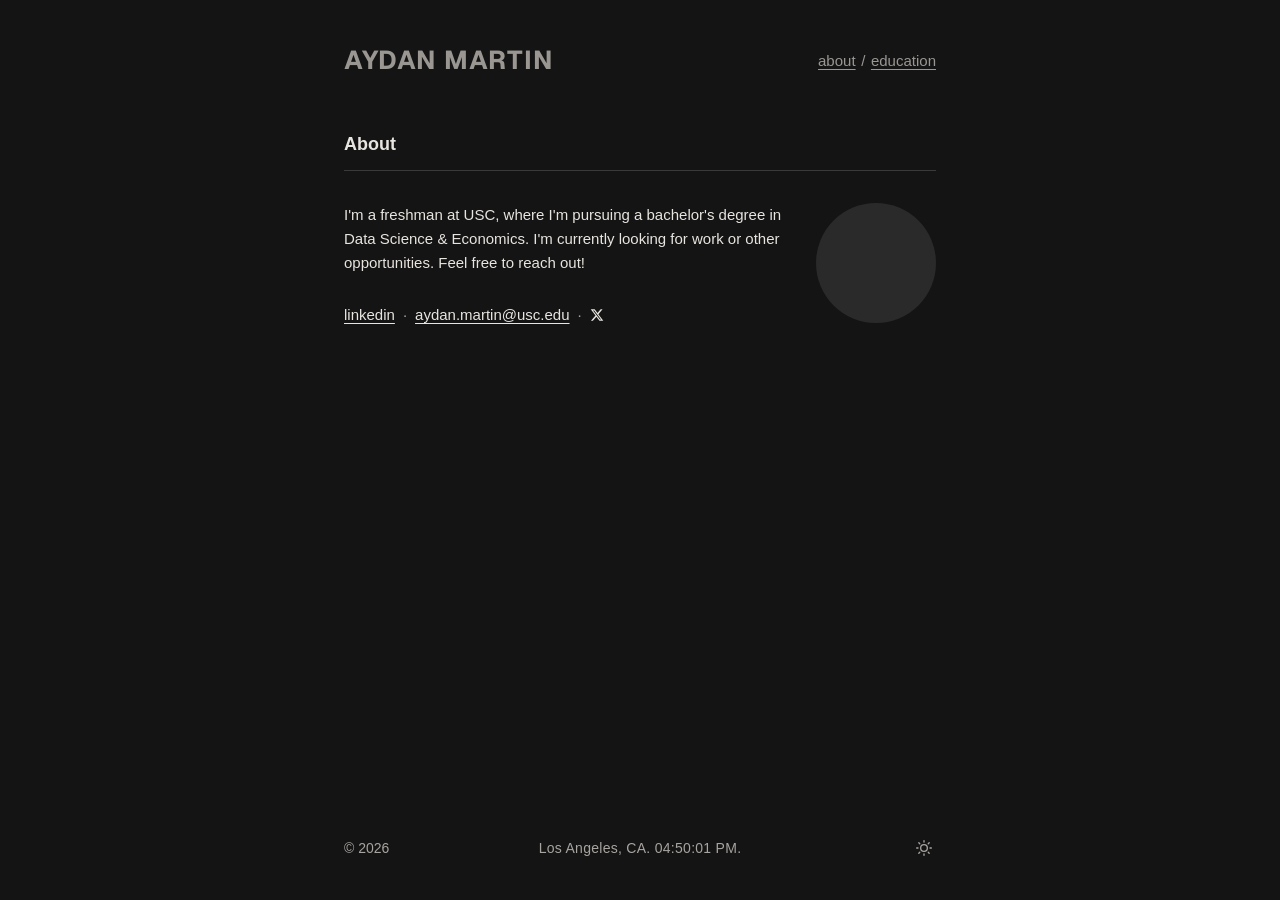
==== index.html @ 4741c635 "initial commit" ====
<!DOCTYPE html>
<html lang="en">
<head>
  <meta charset="UTF-8">
  <meta name="viewport" content="width=device-width, initial-scale=1.0">
  <title>Aydan Martin</title>
  <link rel="preconnect" href="https://fonts.googleapis.com">
  <link rel="preconnect" href="https://fonts.gstatic.com" crossorigin>
  <link href="https://fonts.googleapis.com/css2?family=Geist:wght@700&display=swap" rel="stylesheet">
  <link rel="stylesheet" href="styles.css">
</head>
<body>
  <div id="page-shell" class="page-shell">
  <header class="site-header">
    <a href="index.html" class="site-name">Aydan Martin</a>
    <nav class="site-nav">
      <a href="index.html">about</a>
      <span class="nav-sep">/</span>
      <a href="education.html">education</a>
    </nav>
  </header>

  <main>
    <section class="section">
      <h2 class="section-title">About</h2>
      <hr class="section-rule">
      <div class="about-grid">
        <div class="about-text">
          <p>
            I'm a freshman at USC, where I'm pursuing a bachelor's degree in Data
            Science &amp; Economics. I'm currently looking for work or other opportunities.
            Feel free to reach out!
          </p>
          <div class="about-links">
            <a href="https://linkedin.com/in/aydan-martin-0b0aaa335" target="_blank" rel="noopener noreferrer">linkedin</a>
            <span class="link-sep">·</span>
            <a href="mailto:aydan.martin@usc.edu">aydan.martin@usc.edu</a>
            <span class="link-sep">·</span>
            <a href="https://x.com/marty336_" class="social-icon" target="_blank" rel="noopener noreferrer" aria-label="X">
              <svg width="14" height="14" viewBox="0 0 24 24" fill="currentColor" aria-hidden="true">
                <path d="M18.244 2.25h3.308l-7.227 8.26 8.502 11.24H16.17l-5.214-6.817L4.99 21.75H1.68l7.73-8.835L1.254 2.25H8.08l4.713 6.231zm-1.161 17.52h1.833L7.084 4.126H5.117z"/>
              </svg>
            </a>
          </div>
        </div>
        <div class="about-photo">
          <button type="button" class="photo-placeholder" id="photo-trigger" aria-label="Rainbow text effect"></button>
        </div>
      </div>
    </section>
  </main>

  <footer class="site-footer">
    <span class="footer-copy">&copy; 2026</span>
    <span class="footer-time">
      <span class="footer-location">Los Angeles, CA.</span>&#32;<span class="footer-clock" id="footer-clock">05:39:23 PM.</span>
    </span>
    <button class="theme-toggle" id="theme-toggle" aria-label="Toggle light mode">
      <svg class="icon-sun" width="16" height="16" viewBox="0 0 24 24" fill="none" stroke="currentColor" stroke-width="2" stroke-linecap="round" stroke-linejoin="round">
        <circle cx="12" cy="12" r="5"/>
        <line x1="12" y1="1" x2="12" y2="3"/>
        <line x1="12" y1="21" x2="12" y2="23"/>
        <line x1="4.22" y1="4.22" x2="5.64" y2="5.64"/>
        <line x1="18.36" y1="18.36" x2="19.78" y2="19.78"/>
        <line x1="1" y1="12" x2="3" y2="12"/>
        <line x1="21" y1="12" x2="23" y2="12"/>
        <line x1="4.22" y1="19.78" x2="5.64" y2="18.36"/>
        <line x1="18.36" y1="5.64" x2="19.78" y2="4.22"/>
      </svg>
      <svg class="icon-moon" width="16" height="16" viewBox="0 0 24 24" fill="none" stroke="currentColor" stroke-width="2" stroke-linecap="round" stroke-linejoin="round">
        <path d="M21 12.79A9 9 0 1 1 11.21 3 7 7 0 0 0 21 12.79z"/>
      </svg>
    </button>
  </footer>
  </div>

  <script src="photo-art.js"></script>
  <script src="script.js"></script>
</body>
</html>
---- styles.css ----
:root {
  --bg: #141414;
  --text: #e8e4df;
  --text-muted: #a8a4a0;
  --name-text: #9a9692;
  --rule: #3a3a3a;
  --link-underline: #e8e4df;
  --placeholder-bg: #2a2a2a;
  --selection-bg: #fff;
  --selection-text: #141414;
  --content-max: 40rem;
  --content-pad: 1.5rem;
}

[data-theme="light"] {
  --bg: #f5f3f0;
  --text: #1a1a1a;
  --text-muted: #666;
  --name-text: #777;
  --rule: #ccc;
  --link-underline: #1a1a1a;
  --placeholder-bg: #ddd;
  --selection-bg: #1a1a1a;
  --selection-text: #fff;
}

*,
*::before,
*::after {
  box-sizing: border-box;
  margin: 0;
  padding: 0;
}

html {
  scroll-behavior: smooth;
}

body {
  font-family: -apple-system, BlinkMacSystemFont, "Helvetica Neue", Helvetica, Arial, sans-serif;
  background-color: var(--bg);
  color: var(--text);
  line-height: 1.6;
  min-height: 100vh;
  display: flex;
  flex-direction: column;
  transition: background-color 0.2s, color 0.2s;
}

a {
  color: inherit;
  text-decoration: underline;
  text-underline-offset: 3px;
}

a:hover {
  opacity: 0.75;
}

::selection {
  background-color: var(--selection-bg);
  color: var(--selection-text);
}

::-moz-selection {
  background-color: var(--selection-bg);
  color: var(--selection-text);
}

/* Header */

.site-header {
  display: flex;
  justify-content: space-between;
  align-items: center;
  padding: 2.5rem var(--content-pad) 0;
  max-width: var(--content-max);
  width: 100%;
  margin: 0 auto;
}

.site-name {
  font-family: "Geist", -apple-system, BlinkMacSystemFont, sans-serif;
  font-size: 1.625rem;
  font-weight: 700;
  letter-spacing: 0.04em;
  text-transform: uppercase;
  text-decoration: none;
  color: var(--name-text);
}

.site-nav {
  display: flex;
  align-items: center;
  gap: 0.35rem;
  font-size: 0.9375rem;
  color: var(--name-text);
}

.site-nav a {
  text-transform: lowercase;
  color: inherit;
}

.nav-sep {
  color: inherit;
  user-select: none;
}

/* Main */

main {
  flex: 1;
  max-width: var(--content-max);
  width: 100%;
  margin: 0 auto;
  padding: 3rem var(--content-pad) 4rem;
}

.section {
  margin-bottom: 4rem;
  scroll-margin-top: 2rem;
}

.section:last-child {
  margin-bottom: 0;
}

.section-title {
  font-size: 1.125rem;
  font-weight: 700;
  margin-bottom: 0.75rem;
}

.section-rule {
  border: none;
  border-top: 1px solid var(--rule);
  margin-bottom: 2rem;
}

/* About */

.about-grid {
  display: grid;
  grid-template-columns: 1fr auto;
  gap: 2rem;
  align-items: start;
}

.about-text p {
  font-size: 0.9375rem;
  margin-bottom: 1.75rem;
}

.about-links {
  display: flex;
  flex-wrap: wrap;
  align-items: center;
  gap: 0.5rem;
  font-size: 0.9375rem;
}

.about-links a {
  text-transform: lowercase;
}

.link-sep {
  color: var(--text-muted);
  user-select: none;
}

.social-icon {
  display: inline-flex;
  align-items: center;
  text-decoration: none;
  text-transform: none;
  line-height: 0;
}

.social-icon svg {
  display: block;
}

.about-photo {
  flex-shrink: 0;
}

.photo-placeholder {
  width: 120px;
  height: 120px;
  border: none;
  border-radius: 50%;
  background-color: var(--placeholder-bg);
  cursor: pointer;
  padding: 0;
  transition: background-color 0.2s;
}

.photo-placeholder:focus-visible {
  outline: 2px solid var(--text);
  outline-offset: 4px;
}

.page-shell {
  display: flex;
  flex-direction: column;
  flex: 1;
  width: 100%;
  min-height: 100vh;
}

/* Rainbow text flush */

.rainbow-char {
  display: inline;
}

.page-shell.is-rainbow-flush .rainbow-char,
.page-shell.is-rainbow-flush .rainbow-unit {
  animation: rainbow-text-cycle var(--rainbow-pulse, 1.05s) cubic-bezier(0.42, 0, 0.18, 1) both;
  animation-delay: var(--rainbow-delay, 0s);
}

.page-shell.is-rainbow-flush a:not(.site-name) {
  text-decoration: underline;
  text-underline-offset: 3px;
  text-decoration-color: var(--link-underline);
}

.page-shell.is-rainbow-flush .footer-time {
  text-decoration: none;
}

@keyframes rainbow-text-cycle {
  0%,
  100% {
    color: inherit;
    text-shadow: none;
    filter: none;
  }
  10% {
    color: #ffffff;
    text-shadow:
      0 0 8px #ff1744,
      0 0 16px #00e5ff,
      0 0 2px rgba(0, 0, 0, 0.8);
    filter: saturate(1.8) contrast(1.25);
  }
  22% {
    color: #fff500;
    text-shadow:
      0 0 8px #ff6d00,
      0 0 16px #ff0080;
    filter: saturate(2) contrast(1.3);
  }
  35% {
    color: #00ffaa;
    text-shadow:
      0 0 8px #00aaff,
      0 0 16px #7700ff;
    filter: saturate(2.1) contrast(1.35);
  }
  48% {
    color: #00eeff;
    text-shadow:
      0 0 8px #0055ff,
      0 0 16px #ff00aa;
    filter: saturate(2) contrast(1.3);
  }
  62% {
    color: #dd88ff;
    text-shadow:
      0 0 8px #aa00ff,
      0 0 16px #00ff88;
    filter: saturate(2.1) contrast(1.35);
  }
  75% {
    color: #ff66dd;
    text-shadow:
      0 0 8px #ff0066,
      0 0 16px #ffee00;
    filter: saturate(1.9) contrast(1.3);
  }
  88% {
    color: #ff4466;
    text-shadow:
      0 0 10px #44ffff,
      0 0 22px #ffff44,
      0 0 4px rgba(0, 0, 0, 0.6);
    filter: saturate(2.2) contrast(1.4);
  }
}

@media (prefers-reduced-motion: reduce) {
  .page-shell.is-rainbow-flush .rainbow-char,
  .page-shell.is-rainbow-flush .rainbow-unit {
    animation-duration: var(--rainbow-pulse, 0.55s);
    animation-timing-function: ease-in-out;
  }

  @keyframes rainbow-text-cycle {
    0%,
    100% {
      color: inherit;
      text-shadow: none;
      filter: none;
    }
    50% {
      color: #ffffff;
      text-shadow: 0 0 8px #00ccff, 0 0 14px #ff3366;
      filter: saturate(1.5) contrast(1.2);
    }
  }
}

/* Entries (education, experience, etc.) */

.entry {
  margin-bottom: 1.75rem;
}

.entry:last-child {
  margin-bottom: 0;
}

.entry-header {
  display: flex;
  justify-content: space-between;
  align-items: baseline;
  gap: 1rem;
  margin-bottom: 0.25rem;
}

.entry-org {
  font-size: 0.9375rem;
  font-weight: 600;
}

.entry-date {
  font-size: 0.875rem;
  color: var(--text-muted);
  white-space: nowrap;
}

.entry-detail {
  font-size: 0.8125rem;
  color: var(--text-muted);
}

/* Footer */

.site-footer {
  display: grid;
  grid-template-columns: 1fr auto 1fr;
  align-items: center;
  padding: 2rem var(--content-pad) 2.5rem;
  max-width: var(--content-max);
  width: 100%;
  margin: 0 auto;
  font-size: 0.875rem;
  color: var(--text-muted);
}

.footer-copy {
  justify-self: start;
}

.footer-time {
  justify-self: center;
  letter-spacing: 0.02em;
  font-variant-numeric: tabular-nums;
}

.theme-toggle {
  justify-self: end;
  background: none;
  border: none;
  color: var(--text-muted);
  cursor: pointer;
  padding: 0.25rem;
  display: flex;
  align-items: center;
  transition: color 0.2s;
}

.theme-toggle:hover {
  color: var(--text);
}

.icon-moon {
  display: none;
}

[data-theme="light"] .icon-sun {
  display: none;
}

[data-theme="light"] .icon-moon {
  display: block;
}

/* Responsive */

@media (max-width: 640px) {
  .site-header {
    flex-direction: column;
    gap: 1.25rem;
    padding: 2rem var(--content-pad) 0;
  }

  .site-nav {
    flex-wrap: wrap;
  }

  main {
    padding: 2.5rem var(--content-pad) 3rem;
  }

  .about-grid {
    grid-template-columns: 1fr;
    gap: 2rem;
  }

  .photo-placeholder {
    width: 120px;
    height: 120px;
  }

  .site-footer {
    padding: 1.5rem var(--content-pad);
    grid-template-columns: 1fr 1fr;
    grid-template-rows: auto auto;
    gap: 0.75rem;
  }

  .footer-copy {
    grid-column: 1;
  }

  .footer-time {
    grid-column: 2;
    justify-self: end;
  }

  .theme-toggle {
    grid-column: 1 / -1;
    justify-self: center;
  }
}
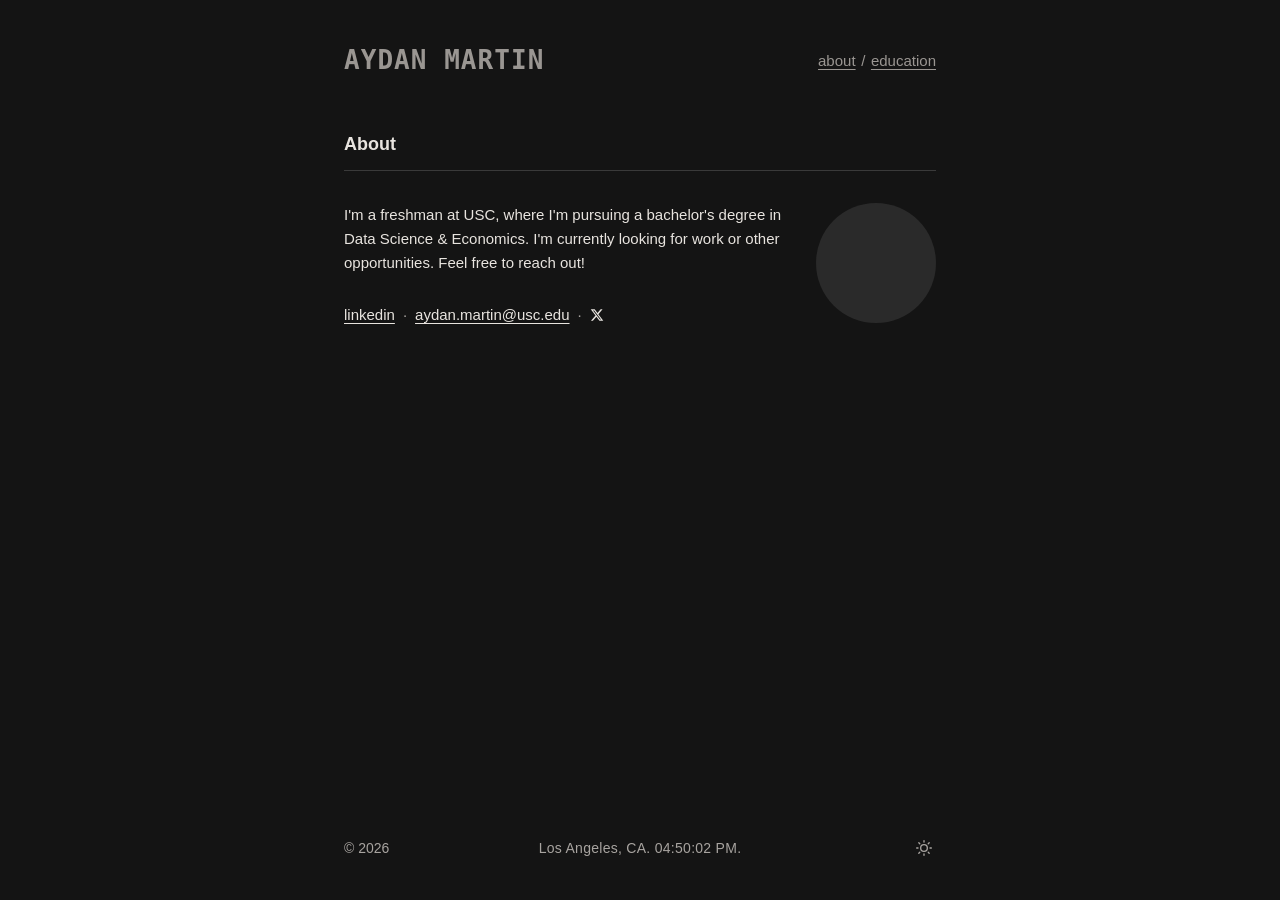
==== commit 7143356d: "Use Prima Sans Mono Std Bold for site name" ====
--- a/index.html
+++ b/index.html
@@ -4,9 +4,6 @@
   <meta charset="UTF-8">
   <meta name="viewport" content="width=device-width, initial-scale=1.0">
   <title>Aydan Martin</title>
-  <link rel="preconnect" href="https://fonts.googleapis.com">
-  <link rel="preconnect" href="https://fonts.gstatic.com" crossorigin>
-  <link href="https://fonts.googleapis.com/css2?family=Geist:wght@700&display=swap" rel="stylesheet">
   <link rel="stylesheet" href="styles.css">
 </head>
 <body>
--- a/styles.css
+++ b/styles.css
@@ -1,3 +1,13 @@
+@font-face {
+  font-family: "Prima Sans Mono Std";
+  src:
+    url("fonts/PrimaSansMonoStd-Bold.woff2") format("woff2"),
+    url("fonts/PrimaSansMonoStd-Bold.woff") format("woff");
+  font-weight: 700;
+  font-style: normal;
+  font-display: swap;
+}
+
 :root {
   --bg: #141414;
   --text: #e8e4df;
@@ -80,7 +90,7 @@
 }
 
 .site-name {
-  font-family: "Geist", -apple-system, BlinkMacSystemFont, sans-serif;
+  font-family: "Prima Sans Mono Std", ui-monospace, monospace;
   font-size: 1.625rem;
   font-weight: 700;
   letter-spacing: 0.04em;
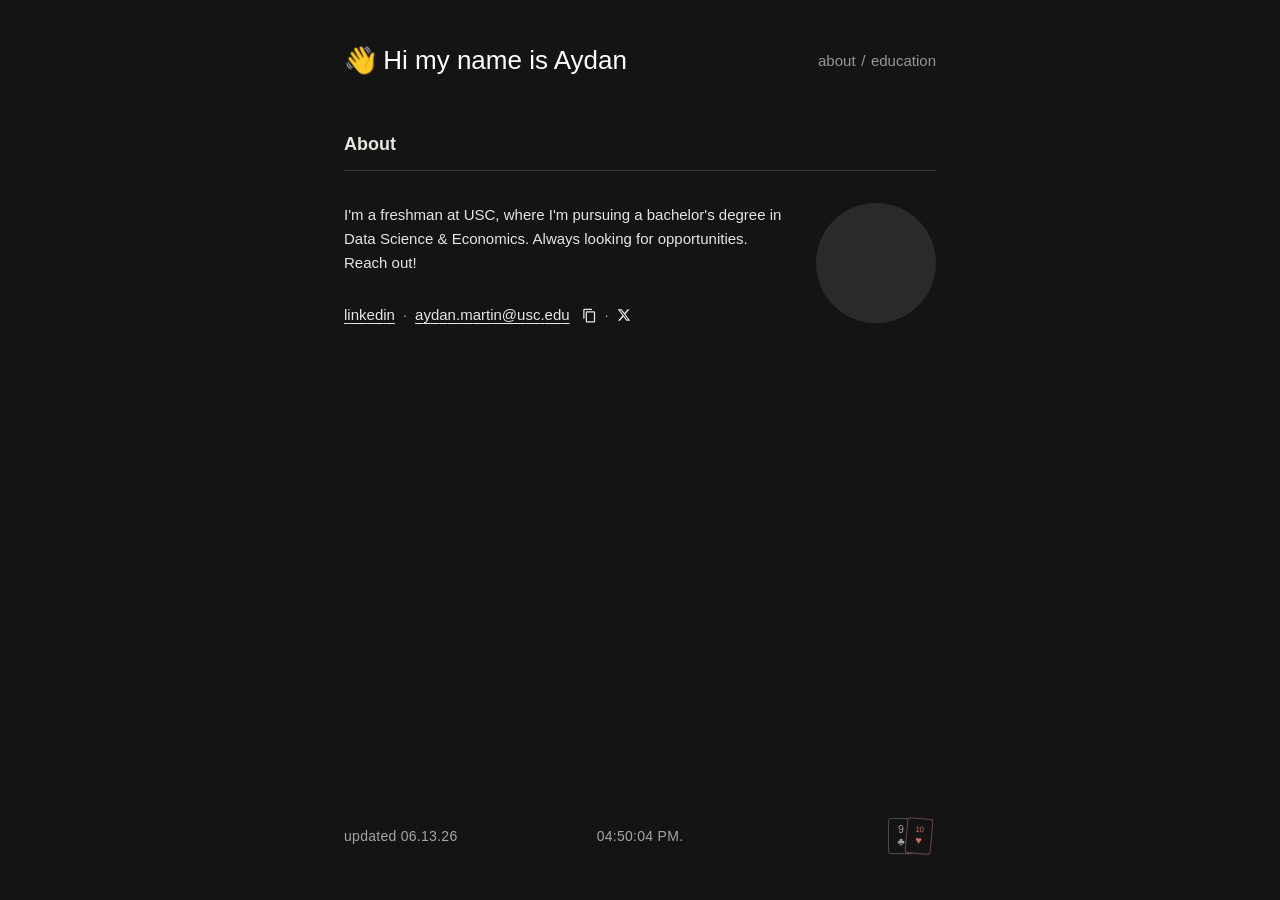
==== commit 5a2596b7: "Redesign portfolio as a single-page site with interactive footer. Consolidate about and education in" ====
--- a/index.html
+++ b/index.html
@@ -9,69 +9,85 @@
 <body>
   <div id="page-shell" class="page-shell">
   <header class="site-header">
-    <a href="index.html" class="site-name">Aydan Martin</a>
+    <a href="#" class="site-name" data-page="about">👋 Hi my name is Aydan</a>
     <nav class="site-nav">
-      <a href="index.html">about</a>
+      <a href="#" data-page="about">about</a>
       <span class="nav-sep">/</span>
-      <a href="education.html">education</a>
+      <a href="#" data-page="education">education</a>
     </nav>
   </header>
 
-  <main>
-    <section class="section">
-      <h2 class="section-title">About</h2>
-      <hr class="section-rule">
-      <div class="about-grid">
-        <div class="about-text">
-          <p>
-            I'm a freshman at USC, where I'm pursuing a bachelor's degree in Data
-            Science &amp; Economics. I'm currently looking for work or other opportunities.
-            Feel free to reach out!
-          </p>
-          <div class="about-links">
-            <a href="https://linkedin.com/in/aydan-martin-0b0aaa335" target="_blank" rel="noopener noreferrer">linkedin</a>
-            <span class="link-sep">·</span>
-            <a href="mailto:aydan.martin@usc.edu">aydan.martin@usc.edu</a>
-            <span class="link-sep">·</span>
-            <a href="https://x.com/marty336_" class="social-icon" target="_blank" rel="noopener noreferrer" aria-label="X">
-              <svg width="14" height="14" viewBox="0 0 24 24" fill="currentColor" aria-hidden="true">
-                <path d="M18.244 2.25h3.308l-7.227 8.26 8.502 11.24H16.17l-5.214-6.817L4.99 21.75H1.68l7.73-8.835L1.254 2.25H8.08l4.713 6.231zm-1.161 17.52h1.833L7.084 4.126H5.117z"/>
-              </svg>
-            </a>
+  <main class="main-views">
+    <section class="page-view is-active" data-page="about" id="view-about">
+      <div class="section">
+        <h2 class="section-title">About</h2>
+        <hr class="section-rule">
+        <div class="about-grid">
+          <div class="about-text">
+            <p>
+              I'm a freshman at USC, where I'm pursuing a bachelor's degree in Data
+              Science &amp; Economics. Always looking for opportunities. Reach out!
+            </p>
+            <div class="about-links">
+              <a href="https://www.linkedin.com/in/aydan-martin-0b0aaa335" target="_blank" rel="noopener noreferrer">linkedin</a>
+              <span class="link-sep">·</span>
+              <a href="mailto:aydan.martin@usc.edu" class="email-link">aydan.martin@usc.edu</a>
+              <button type="button" class="email-copy-btn" aria-label="Copy email address">
+                <svg width="15" height="15" viewBox="0 0 24 24" fill="currentColor" aria-hidden="true">
+                  <path d="M16 1H4c-1.1 0-2 .9-2 2v14h2V3h12V1zm3 4H8c-1.1 0-2 .9-2 2v14c0 1.1.9 2 2 2h11c1.1 0 2-.9 2-2V7c0-1.1-.9-2-2-2zm0 16H8V7h11v14z"/>
+                </svg>
+              </button>
+              <span class="link-sep">·</span>
+              <a href="https://x.com/marty336_" class="social-icon" target="_blank" rel="noopener noreferrer" aria-label="X">
+                <svg width="14" height="14" viewBox="0 0 24 24" fill="currentColor" aria-hidden="true">
+                  <path d="M18.244 2.25h3.308l-7.227 8.26 8.502 11.24H16.17l-5.214-6.817L4.99 21.75H1.68l7.73-8.835L1.254 2.25H8.08l4.713 6.231zm-1.161 17.52h1.833L7.084 4.126H5.117z"/>
+                </svg>
+              </a>
+            </div>
+          </div>
+          <div class="about-photo">
+            <button type="button" class="photo-placeholder" id="photo-trigger" aria-label="Rainbow text effect"></button>
           </div>
         </div>
-        <div class="about-photo">
-          <button type="button" class="photo-placeholder" id="photo-trigger" aria-label="Rainbow text effect"></button>
+      </div>
+    </section>
+
+    <section class="page-view" data-page="education" id="view-education" hidden>
+      <div class="section">
+        <h2 class="section-title">Education</h2>
+        <hr class="section-rule">
+        <div class="entry">
+          <div class="entry-header">
+            <span class="entry-org">University of Southern California</span>
+            <span class="entry-date">2026 — 2030</span>
+          </div>
+          <p class="entry-detail">B.S. in Data Science &amp; Economics</p>
+        </div>
+        <div class="entry">
+          <div class="entry-header">
+            <span class="entry-org">Loyola High School of Los Angeles</span>
+            <span class="entry-date">2022 — 2026</span>
+          </div>
+          <p class="entry-detail">High school diploma</p>
         </div>
       </div>
     </section>
   </main>
 
   <footer class="site-footer">
-    <span class="footer-copy">&copy; 2026</span>
+    <span class="footer-updated" aria-label="Last updated 06.13.26">updated 06.13.26</span>
     <span class="footer-time">
-      <span class="footer-location">Los Angeles, CA.</span>&#32;<span class="footer-clock" id="footer-clock">05:39:23 PM.</span>
+      <span class="footer-clock" id="footer-clock">05:39:23 PM.</span>
     </span>
-    <button class="theme-toggle" id="theme-toggle" aria-label="Toggle light mode">
-      <svg class="icon-sun" width="16" height="16" viewBox="0 0 24 24" fill="none" stroke="currentColor" stroke-width="2" stroke-linecap="round" stroke-linejoin="round">
-        <circle cx="12" cy="12" r="5"/>
-        <line x1="12" y1="1" x2="12" y2="3"/>
-        <line x1="12" y1="21" x2="12" y2="23"/>
-        <line x1="4.22" y1="4.22" x2="5.64" y2="5.64"/>
-        <line x1="18.36" y1="18.36" x2="19.78" y2="19.78"/>
-        <line x1="1" y1="12" x2="3" y2="12"/>
-        <line x1="21" y1="12" x2="23" y2="12"/>
-        <line x1="4.22" y1="19.78" x2="5.64" y2="18.36"/>
-        <line x1="18.36" y1="5.64" x2="19.78" y2="4.22"/>
-      </svg>
-      <svg class="icon-moon" width="16" height="16" viewBox="0 0 24 24" fill="none" stroke="currentColor" stroke-width="2" stroke-linecap="round" stroke-linejoin="round">
-        <path d="M21 12.79A9 9 0 1 1 11.21 3 7 7 0 0 0 21 12.79z"/>
-      </svg>
-    </button>
+    <span class="footer-hand" id="footer-hand">
+      <button type="button" class="hand-btn" id="hand-btn" aria-label="Deal new hand">
+        <span class="hand-cards" id="hand-cards" aria-hidden="true"></span>
+      </button>
+    </span>
   </footer>
   </div>
 
+  <script src="script.js"></script>
   <script src="photo-art.js"></script>
-  <script src="script.js"></script>
 </body>
 </html>
--- a/styles.css
+++ b/styles.css
@@ -1,13 +1,3 @@
-@font-face {
-  font-family: "Prima Sans Mono Std";
-  src:
-    url("fonts/PrimaSansMonoStd-Bold.woff2") format("woff2"),
-    url("fonts/PrimaSansMonoStd-Bold.woff") format("woff");
-  font-weight: 700;
-  font-style: normal;
-  font-display: swap;
-}
-
 :root {
   --bg: #141414;
   --text: #e8e4df;
@@ -22,6 +12,7 @@
   --content-pad: 1.5rem;
 }
 
+/* Light mode styles — feature disabled in script.js (no UI toggle). */
 [data-theme="light"] {
   --bg: #f5f3f0;
   --text: #1a1a1a;
@@ -90,13 +81,15 @@
 }
 
 .site-name {
-  font-family: "Prima Sans Mono Std", ui-monospace, monospace;
+  font-family: inherit;
   font-size: 1.625rem;
-  font-weight: 700;
-  letter-spacing: 0.04em;
-  text-transform: uppercase;
+  font-weight: inherit;
   text-decoration: none;
-  color: var(--name-text);
+  color: #fff;
+}
+
+[data-theme="light"] .site-name {
+  color: var(--text);
 }
 
 .site-nav {
@@ -110,6 +103,7 @@
 .site-nav a {
   text-transform: lowercase;
   color: inherit;
+  text-decoration: none;
 }
 
 .nav-sep {
@@ -127,6 +121,34 @@
   padding: 3rem var(--content-pad) 4rem;
 }
 
+.main-views {
+  display: block;
+}
+
+.page-view {
+  display: none;
+}
+
+.page-view.is-active {
+  display: block;
+  animation: page-fade-in 0.2s ease;
+}
+
+@keyframes page-fade-in {
+  from {
+    opacity: 0;
+  }
+  to {
+    opacity: 1;
+  }
+}
+
+@media (prefers-reduced-motion: reduce) {
+  .page-view.is-active {
+    animation: none;
+  }
+}
+
 .section {
   margin-bottom: 4rem;
   scroll-margin-top: 2rem;
@@ -174,6 +196,87 @@
   text-transform: lowercase;
 }
 
+.email-copy-btn {
+  position: relative;
+  display: inline-flex;
+  align-items: center;
+  justify-content: center;
+  flex-shrink: 0;
+  margin-left: 0.25rem;
+  background: none;
+  border: none;
+  padding: 0;
+  color: var(--text);
+  cursor: pointer;
+  vertical-align: middle;
+  line-height: 0;
+}
+
+.email-copy-btn svg {
+  display: block;
+  width: 15px;
+  height: 15px;
+}
+
+.email-copy-btn:hover svg {
+  opacity: 0.75;
+}
+
+.email-copy-btn.is-copied::before {
+  content: "";
+  position: absolute;
+  bottom: calc(100% + 3px);
+  left: 50%;
+  transform: translateX(-50%);
+  border: 5px solid transparent;
+  border-top-color: var(--text);
+}
+
+.email-copy-btn.is-copied::after {
+  content: "copied!";
+  position: absolute;
+  bottom: calc(100% + 12px);
+  left: 50%;
+  transform: translateX(-50%);
+  padding: 0.2rem 0.55rem;
+  border-radius: 4px;
+  background: var(--text);
+  color: var(--bg);
+  font-size: 0.8125rem;
+  line-height: 1.2;
+  white-space: nowrap;
+  text-decoration: none;
+  pointer-events: none;
+  animation: copy-tooltip-in 0.15s ease forwards;
+}
+
+.email-copy-btn.is-copied.is-leaving::before,
+.email-copy-btn.is-copied.is-leaving::after {
+  animation: copy-tooltip-out 0.15s ease forwards;
+}
+
+@keyframes copy-tooltip-in {
+  from {
+    opacity: 0;
+    transform: translateX(-50%) translateY(4px);
+  }
+  to {
+    opacity: 1;
+    transform: translateX(-50%) translateY(0);
+  }
+}
+
+@keyframes copy-tooltip-out {
+  from {
+    opacity: 1;
+    transform: translateX(-50%) translateY(0);
+  }
+  to {
+    opacity: 0;
+    transform: translateX(-50%) translateY(4px);
+  }
+}
+
 .link-sep {
   color: var(--text-muted);
   user-select: none;
@@ -182,6 +285,7 @@
 .social-icon {
   display: inline-flex;
   align-items: center;
+  color: var(--text);
   text-decoration: none;
   text-transform: none;
   line-height: 0;
@@ -231,10 +335,14 @@
   animation-delay: var(--rainbow-delay, 0s);
 }
 
-.page-shell.is-rainbow-flush a:not(.site-name) {
+.page-shell.is-rainbow-flush .about-links a {
   text-decoration: underline;
   text-underline-offset: 3px;
   text-decoration-color: var(--link-underline);
+}
+
+.page-shell.is-rainbow-flush .site-nav a {
+  text-decoration: none;
 }
 
 .page-shell.is-rainbow-flush .footer-time {
@@ -371,8 +479,10 @@
   color: var(--text-muted);
 }
 
-.footer-copy {
+.footer-updated {
   justify-self: start;
+  letter-spacing: 0.02em;
+  font-variant-numeric: tabular-nums;
 }
 
 .footer-time {
@@ -381,32 +491,113 @@
   font-variant-numeric: tabular-nums;
 }
 
-.theme-toggle {
+.footer-hand {
   justify-self: end;
+  display: inline-flex;
+  align-items: center;
+}
+
+.hand-btn {
   background: none;
   border: none;
+  padding: 0.35rem 0.25rem;
+  cursor: pointer;
+  line-height: 1;
+  min-height: 44px;
+  min-width: 44px;
+  display: inline-flex;
+  align-items: center;
+  justify-content: center;
+  -webkit-tap-highlight-color: transparent;
+}
+
+.hand-cards {
+  display: inline-flex;
+  align-items: center;
+}
+
+.playing-card {
+  display: inline-flex;
+  flex-direction: column;
+  align-items: center;
+  justify-content: center;
+  width: 26px;
+  height: 36px;
+  padding: 2px;
+  border: 1.5px solid #4a4a4a;
+  border-radius: 3px;
+  background: var(--bg);
   color: var(--text-muted);
-  cursor: pointer;
-  padding: 0.25rem;
-  display: flex;
-  align-items: center;
-  transition: color 0.2s;
-}
-
-.theme-toggle:hover {
-  color: var(--text);
-}
-
-.icon-moon {
-  display: none;
-}
-
-[data-theme="light"] .icon-sun {
-  display: none;
-}
-
-[data-theme="light"] .icon-moon {
-  display: block;
+  font-size: 0.625rem;
+  font-variant-numeric: tabular-nums;
+  line-height: 1;
+  gap: 1px;
+  box-shadow: 0 1px 0 rgba(255, 255, 255, 0.04);
+}
+
+.playing-card + .playing-card {
+  margin-left: -8px;
+  transform: rotate(5deg);
+}
+
+.playing-card[data-suit="hearts"],
+.playing-card[data-suit="diamonds"] {
+  color: #c96a6a;
+  border-color: #6e4545;
+}
+
+.playing-card[data-rank="10"] .card-rank {
+  font-size: 0.5rem;
+  letter-spacing: -0.04em;
+}
+
+.card-suit {
+  font-size: 0.6875rem;
+  line-height: 1;
+}
+
+.hand-btn:hover .playing-card,
+.hand-btn:focus-visible .playing-card {
+  border-color: var(--text-muted);
+}
+
+.hand-btn:focus-visible {
+  outline: 2px solid var(--text-muted);
+  outline-offset: 3px;
+  border-radius: 4px;
+}
+
+.hand-cards.is-dealing .playing-card {
+  animation: card-deal 0.38s cubic-bezier(0.22, 0.61, 0.36, 1) backwards;
+}
+
+.hand-cards.is-dealing .playing-card:nth-child(2) {
+  animation-delay: 0.09s;
+}
+
+@keyframes card-deal {
+  0% {
+    opacity: 0;
+    transform: translateY(-12px) rotate(-10deg) scale(0.88);
+  }
+  100% {
+    opacity: 1;
+    transform: translateY(0) rotate(var(--card-tilt, 0deg)) scale(1);
+  }
+}
+
+.hand-cards.is-dealing .playing-card:nth-child(1) {
+  --card-tilt: 0deg;
+}
+
+.hand-cards.is-dealing .playing-card:nth-child(2) {
+  --card-tilt: 5deg;
+}
+
+@media (prefers-reduced-motion: reduce) {
+  .hand-cards.is-dealing .playing-card {
+    animation: none;
+  }
 }
 
 /* Responsive */
@@ -431,29 +622,11 @@
     gap: 2rem;
   }
 
-  .photo-placeholder {
-    width: 120px;
-    height: 120px;
+  .about-photo {
+    display: none;
   }
 
   .site-footer {
-    padding: 1.5rem var(--content-pad);
-    grid-template-columns: 1fr 1fr;
-    grid-template-rows: auto auto;
-    gap: 0.75rem;
-  }
-
-  .footer-copy {
-    grid-column: 1;
-  }
-
-  .footer-time {
-    grid-column: 2;
-    justify-self: end;
-  }
-
-  .theme-toggle {
-    grid-column: 1 / -1;
-    justify-self: center;
-  }
-}
+    display: none;
+  }
+}
